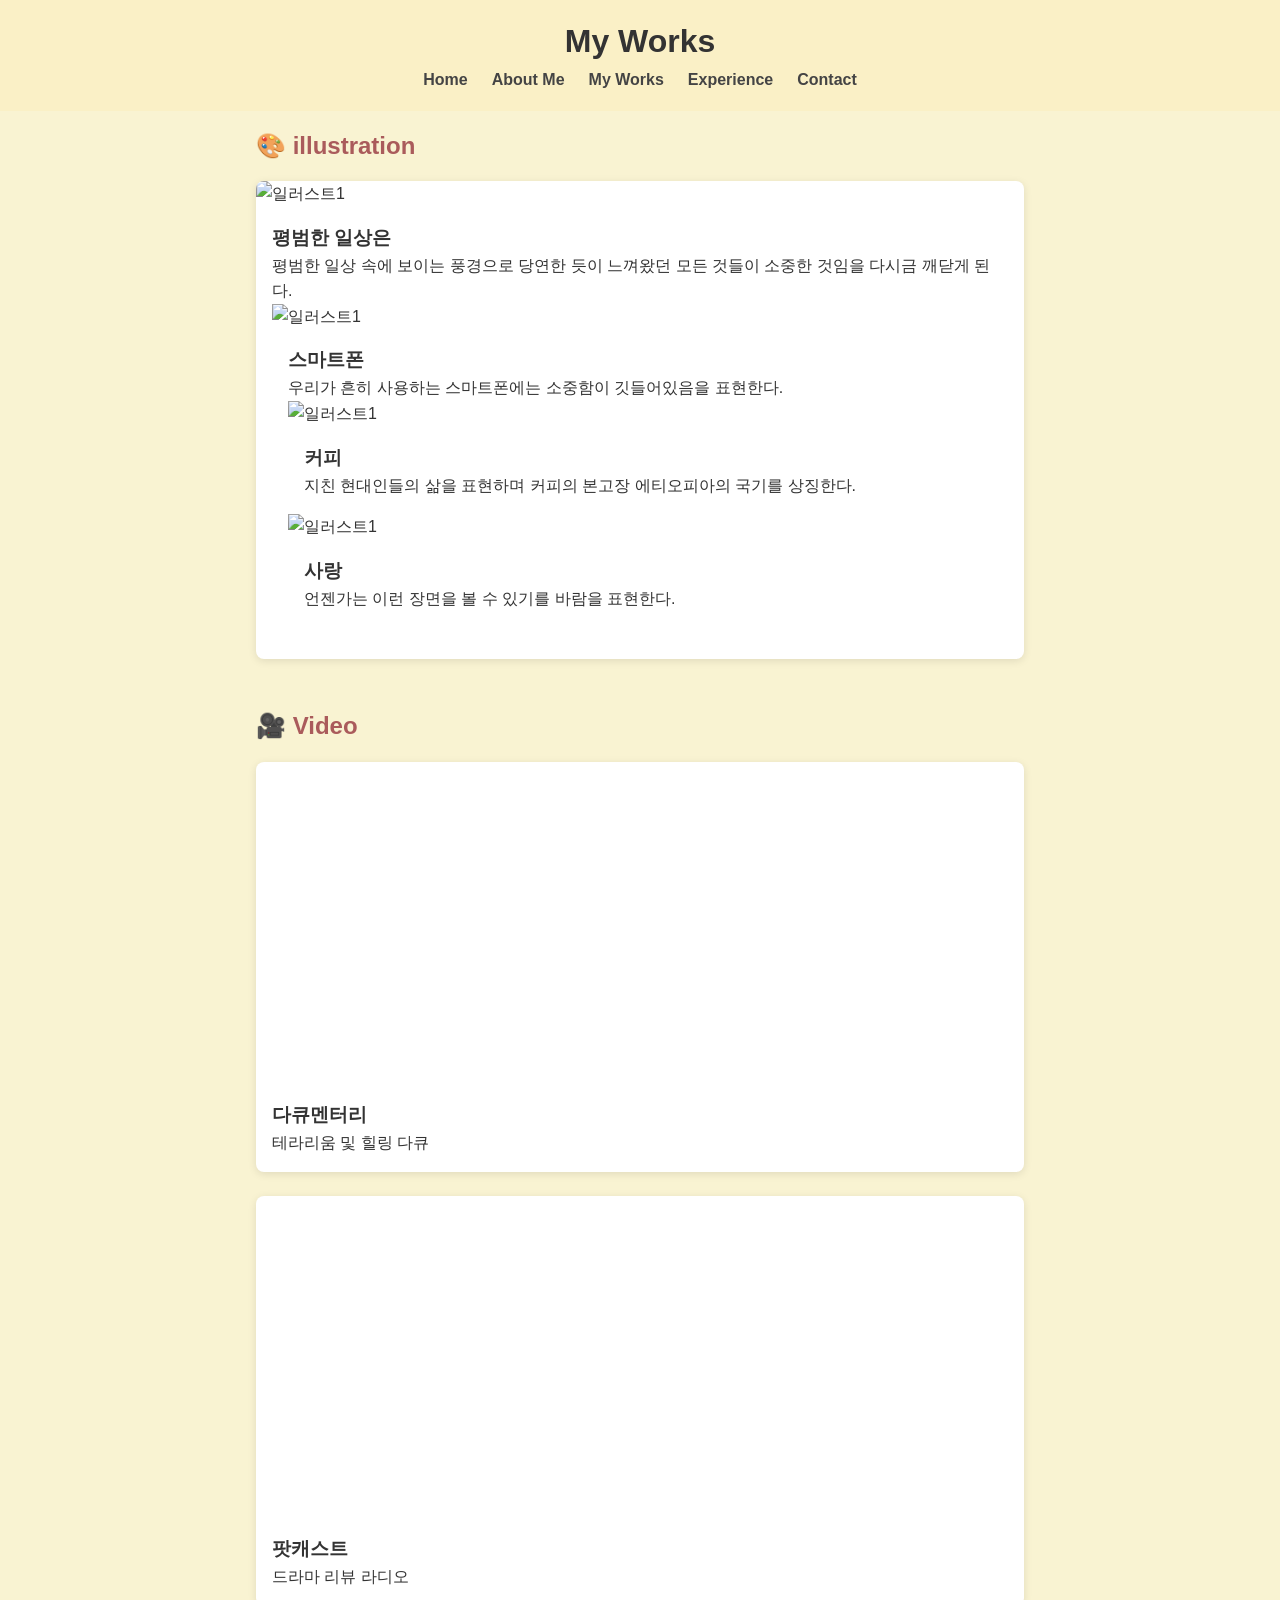
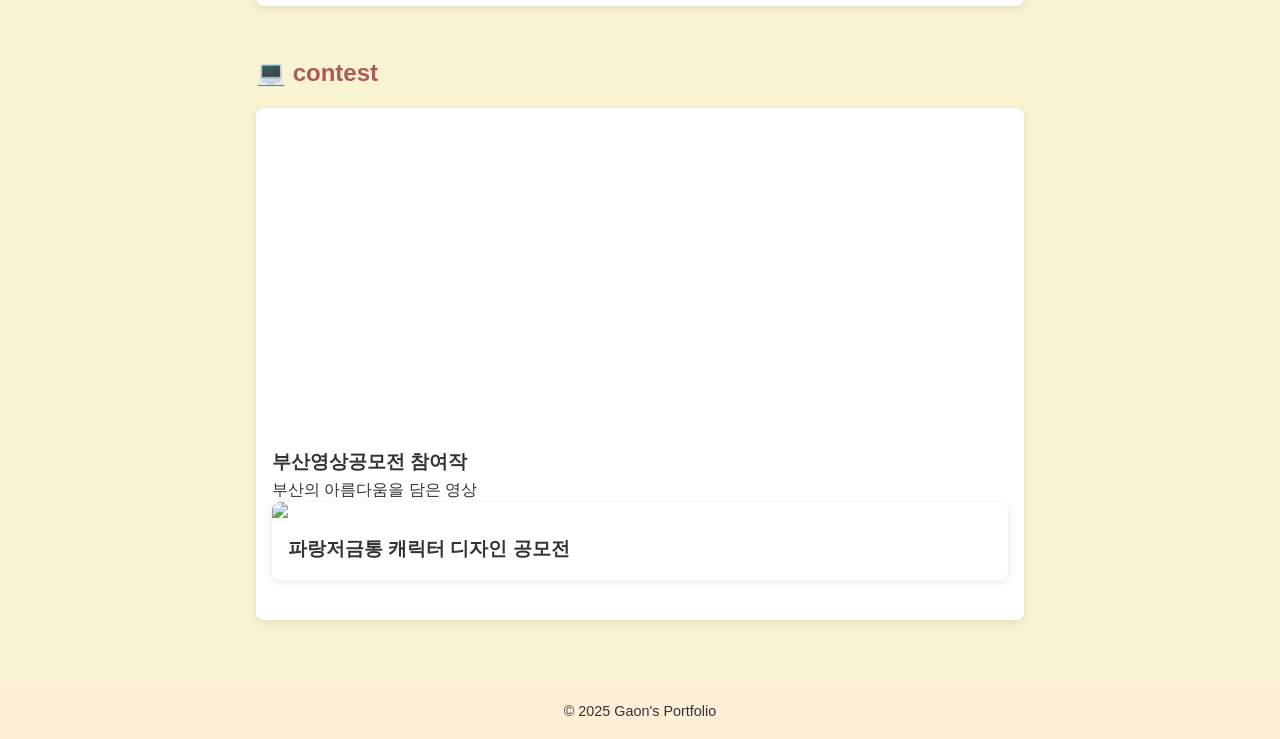
==== works.html @ d4531d30 "Add files via upload" ====
<!DOCTYPE html>
<html lang="ko">
<head>
  <meta charset="UTF-8"/>
  <meta name="viewport" content="width=device-width, initial-scale=1.0"/>
  <title>My Works</title>
  <link rel="stylesheet" href="style.css"/>
</head>
<body>
  <header>
    <h1>My Works</h1>
    <nav>
      <a href="index.html">Home</a>
      <a href="about.html">About Me</a>
      <a href="works.html">My Works</a>
      <a href="experience.html">Experience</a>
      <a href="contact.html">Contact</a>
    </nav>
  </header>
  <main>
    <section class="section">
      <h2>🎨 illustration</h2>
      <div class="card">
        <img src="c:\Users\dhs04\OneDrive\바탕 화면\대중교통_권가온.webp" alt="일러스트1" />
        <div class="card-content">
          <h3>평범한 일상은</h3>
          <p>평범한 일상 속에 보이는 풍경으로 당연한 듯이 느껴왔던 모든 것들이 소중한 것임을 다시금 깨닫게 된다. </p>
          <img src="c:\Users\dhs04\Downloads\스마트폰_권가온.jpg" alt="일러스트1" />
        <div class="card-content">
          <h3>스마트폰</h3>
          <p>우리가 흔히 사용하는 스마트폰에는 소중함이 깃들어있음을 표현한다.  </p>
        <img src="c:\Users\dhs04\OneDrive\바탕 화면\권가온_커피 (1).jpg" alt="일러스트1" />
        <div class="card-content">
          <h3>커피</h3>
          <p>지친 현대인들의 삶을 표현하며 커피의 본고장 에티오피아의 국기를 상징한다. </p>
      </div>  <img src="c:\Users\dhs04\OneDrive\바탕 화면\대지 1.png" alt="일러스트1" />
        <div class="card-content">
          <h3>사랑</h3>
          <p>언젠가는 이런 장면을 볼 수 있기를 바람을 표현한다. </p>
      <!-- 추가 이미지 card -->
    </section>

    <section class="section">
      <h2>🎥 Video</h2>
      <div class="card">
       <iframe width="560" height="315" src="https://www.youtube.com/embed/7V6UA11cGlU?si=ZfB1RTiOzvnFe8AL" title="YouTube video player" frameborder="0" allow="accelerometer; autoplay; clipboard-write; encrypted-media; gyroscope; picture-in-picture; web-share" referrerpolicy="strict-origin-when-cross-origin" allowfullscreen></iframe>
        <div class="card-content">
          <h3>다큐멘터리</h3>
          <p>테라리움 및 힐링 다큐</p>
        </div>
      </div>
      <div class="card">
       <iframe width="560" height="315" src="https://www.youtube.com/embed/_9eduD2c-CM?si=mpIia_rFN5s9tHWr" title="YouTube video player" frameborder="0" allow="accelerometer; autoplay; clipboard-write; encrypted-media; gyroscope; picture-in-picture; web-share" referrerpolicy="strict-origin-when-cross-origin" allowfullscreen></iframe>
        <div class="card-content">
          <h3>팟캐스트</h3>
          <p>드라마 리뷰 라디오</p>
    </section>

    <section class="section">
      <h2>💻 contest</h2>
      <div class="card">
      <iframe width="560" height="315" src="https://www.youtube.com/embed/wWDSvsyBMPA?si=HX8JU1xTiBOR07kv" title="YouTube video player" frameborder="0" allow="accelerometer; autoplay; clipboard-write; encrypted-media; gyroscope; picture-in-picture; web-share" referrerpolicy="strict-origin-when-cross-origin" allowfullscreen></iframe>
        <div class="card-content">
          <h3>부산영상공모전 참여작</h3>
           <p>부산의 아름다움을 담은 영상</p>
    <div class="card">
        <img src="c:\Users\dhs04\OneDrive\바탕 화면\응용형.jpg" />
        <div class="card-content">
          <h3>파랑저금통 캐릭터 디자인 공모전</h3>
  </main>
  <footer>© 2025 Gaon's Portfolio</footer>
</body>
</html>
---- style.css ----
/* 기본 리셋 */
* {
  margin: 0;
  padding: 0;
  box-sizing: border-box;
}
body {
  font-family: 'Pretendard', sans-serif;
  line-height: 1.6;
  color: #333;
  background: #f9f3d2;
}
header {
  position: sticky;
  top: 0;
  background: rgba(250, 240, 198, 0.95);
  backdrop-filter: blur(10px);
  padding: 1rem 0;
  text-align: center;
  z-index: 10;
}
nav {
  display: flex;
  justify-content: center;
  gap: 1.5rem;
}
nav a {
  text-decoration: none;
  color: #444;
  font-weight: 600;
  position: relative;
}
nav a::after {
  content: '';
  display: block;
  height: 2px;
  background: transparent;
  transition: background 0.3s;
}
nav a:hover::after {
  background: #fc8989;
  width: 100%;
}

/* 히어로 섹션 */
.hero {
  position: relative;
  height: 70vh;
  background: url('header-bg.jpg') center/cover no-repeat;
  display: flex;
  align-items: center;
  justify-content: center;
  margin-bottom: 3rem;
}
.hero::before {
  content: '';
  position: absolute;
  inset: 0;
  background: linear-gradient(to bottom, rgba(0,0,0,0.5), rgba(0,0,0,0.2));
}
.hero-content {
  position: relative;
  text-align: center;
  color: #fff;
  max-width: 700px;
  padding: 0 1rem;
}
.hero-content h1 {
  font-size: clamp(2.5rem, 6vw, 4rem);
  font-weight: 900;
  margin-bottom: 0.5rem;
  letter-spacing: 1px;
}
.hero-content p {
  font-size: clamp(1rem, 2.5vw, 1.3rem);
  opacity: 0.9;
}

/* 본문 & 섹션 기본 설정 */
main {
  max-width: 800px;
  margin: auto;
  padding: 1rem;
}
.section {
  margin-bottom: 3rem;
}
h2 {
  color: #aa5b5b;
  margin-bottom: 1rem;
}
.card {
  background: #fff;
  border-radius: 8px;
  box-shadow: 0 2px 8px rgba(0,0,0,0.1);
  overflow: hidden;
  margin-bottom: 1.5rem;
}
.card img {
  width: 100%;
  display: block;
}
.card-content {
  padding: 1rem;
}
footer {
  text-align: center;
  padding: 1rem;
  background: #ffefd7;
  font-size: 0.9rem;
}
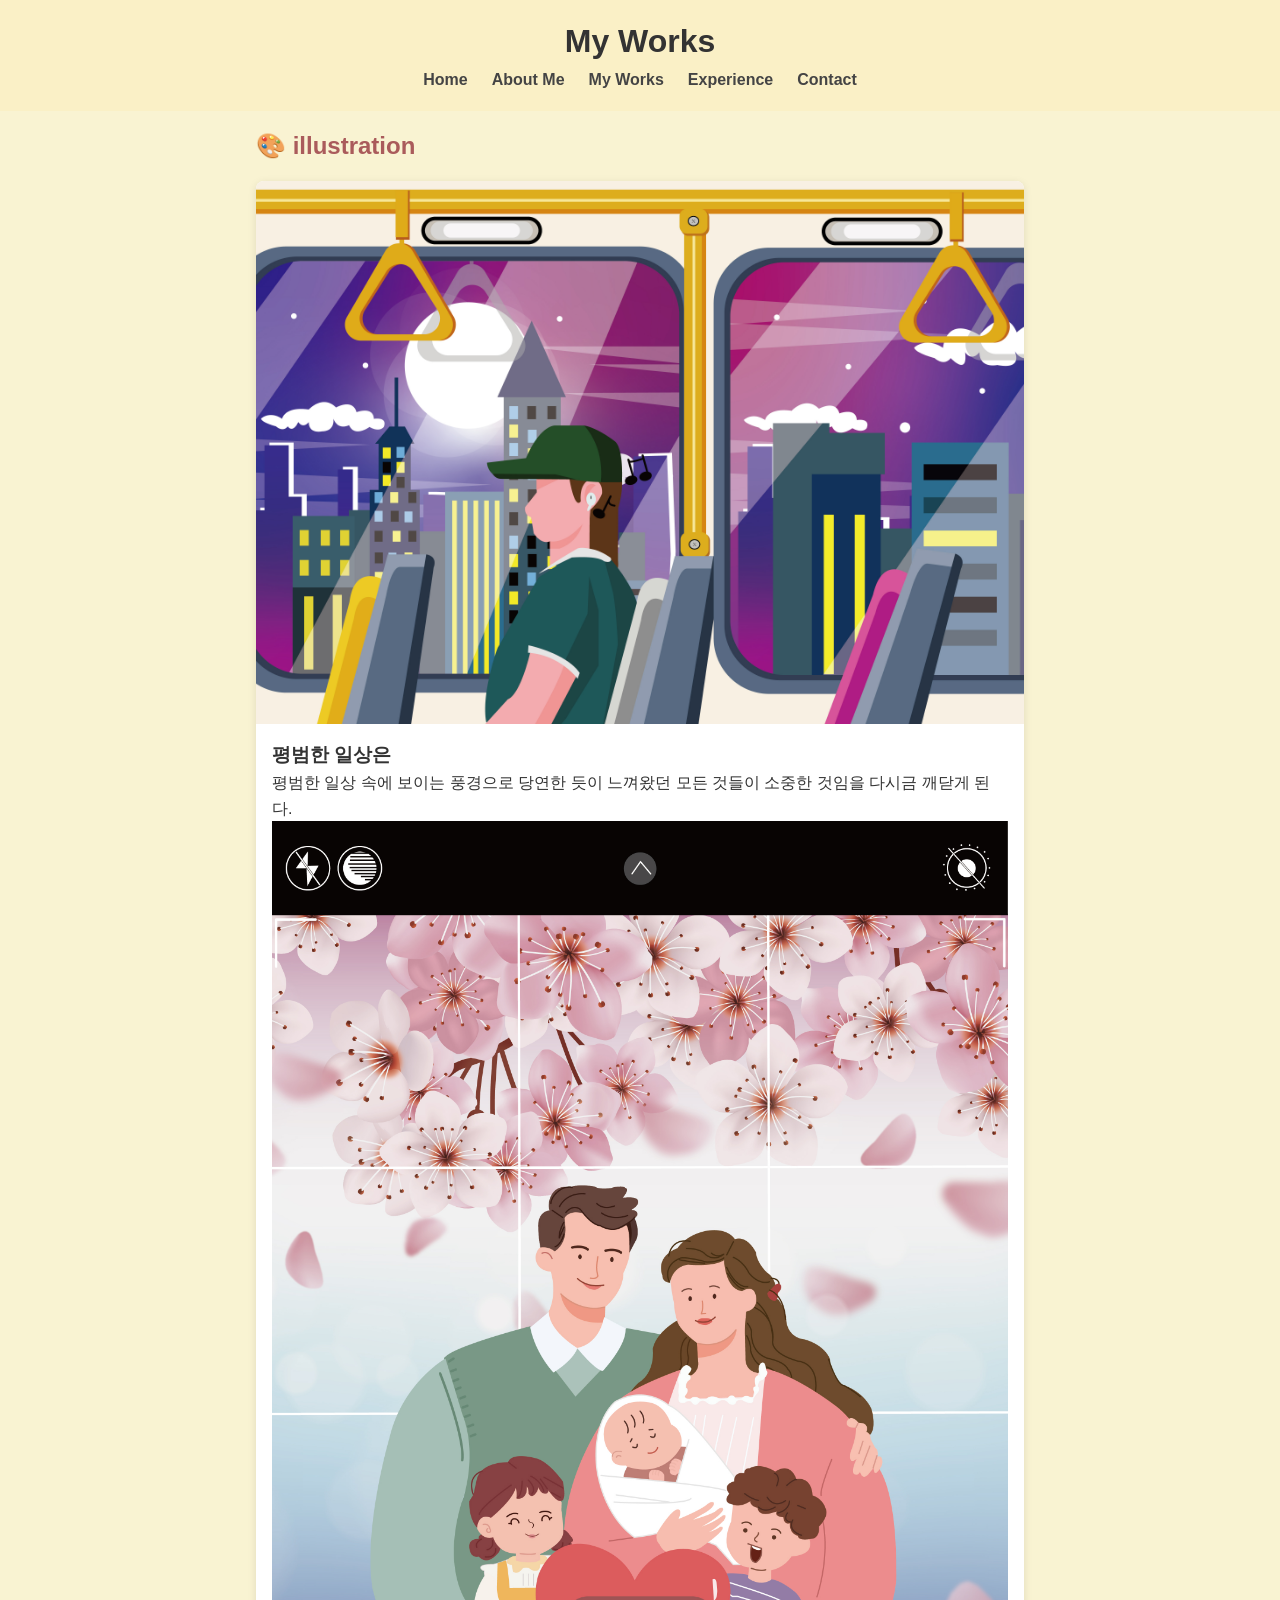
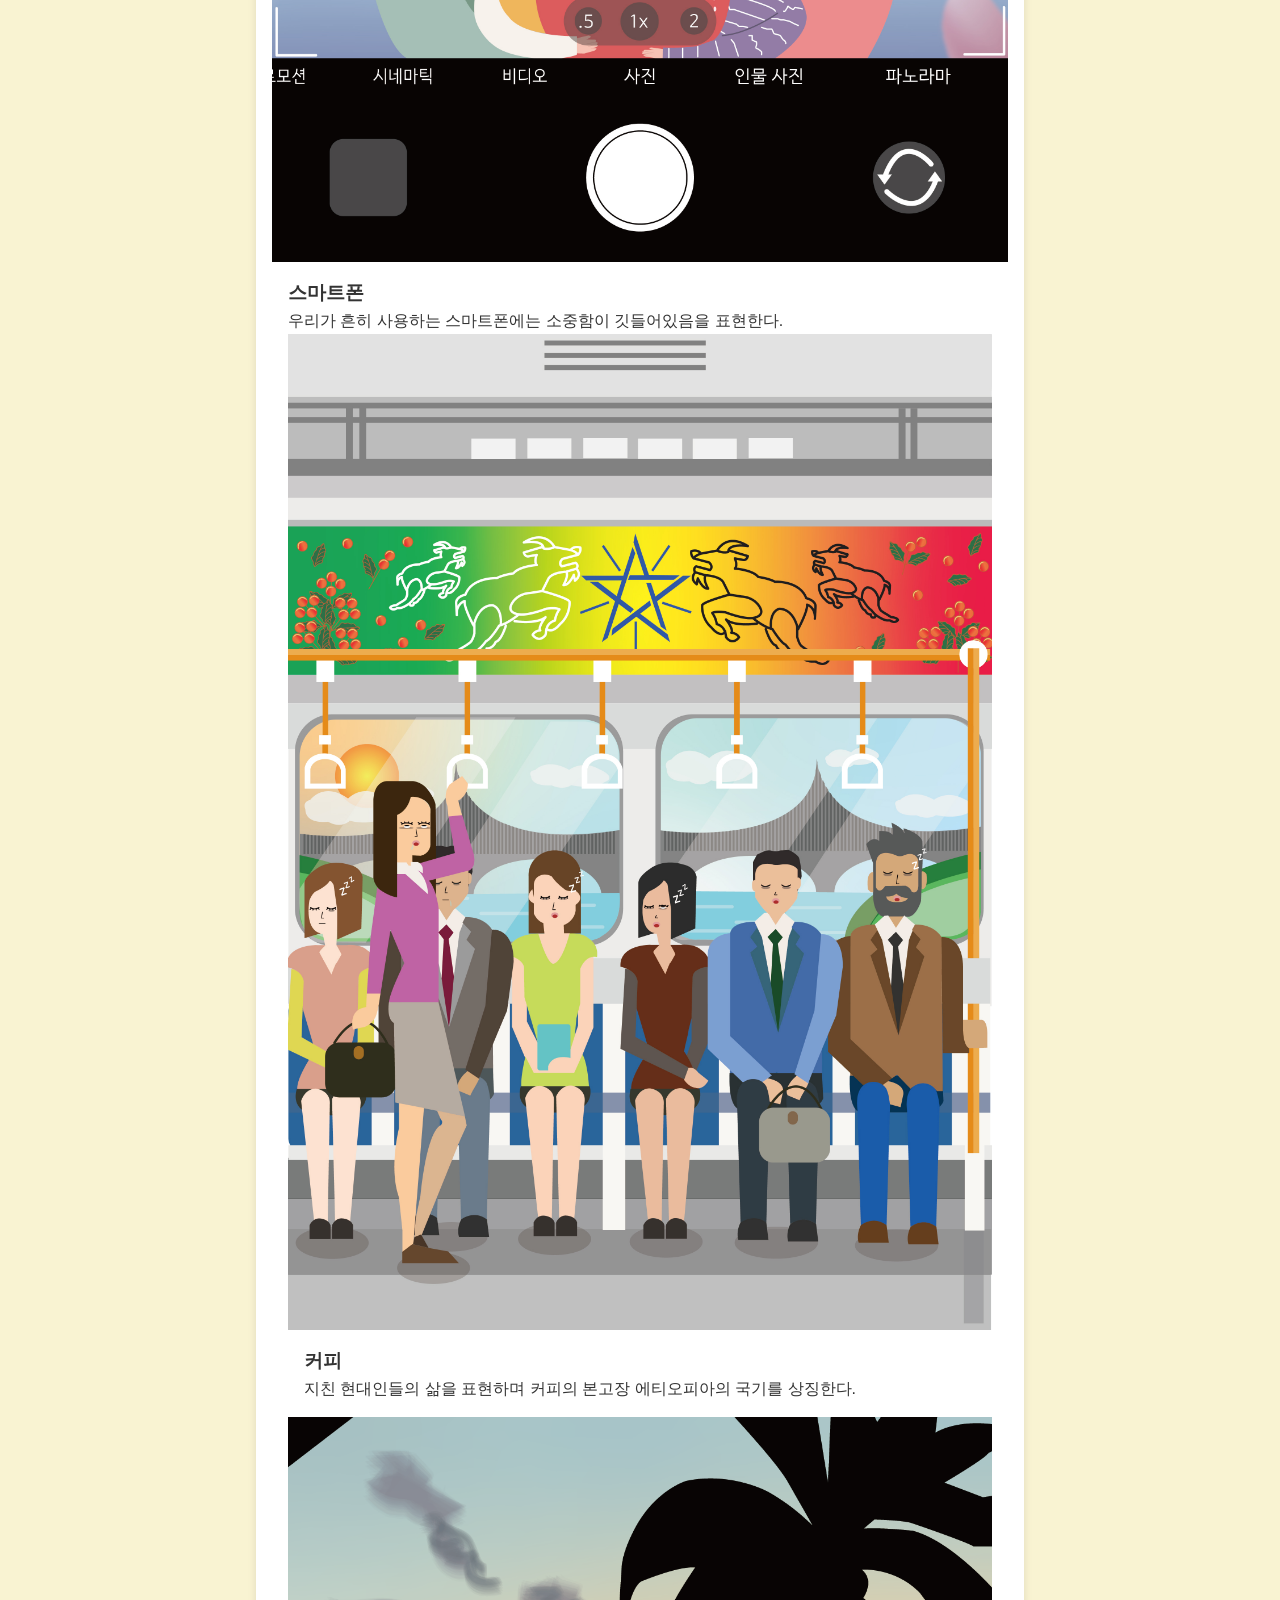
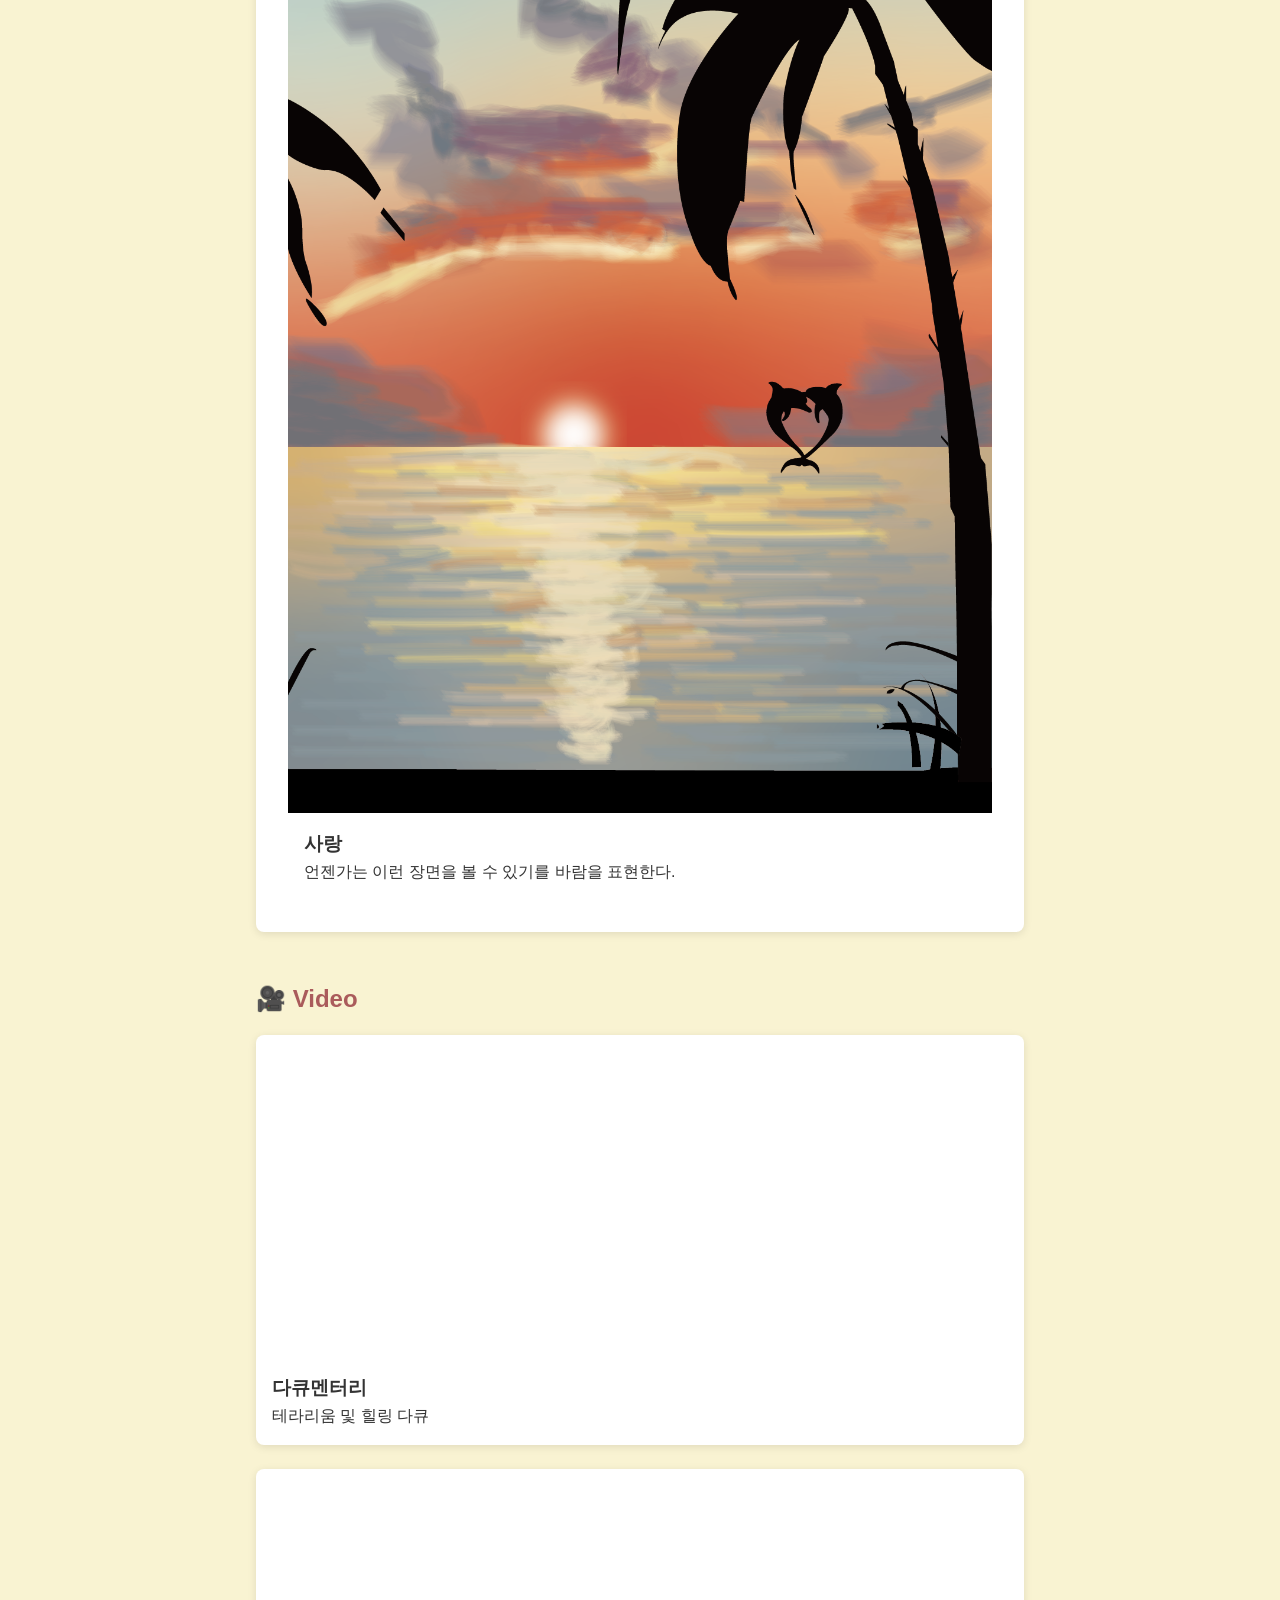
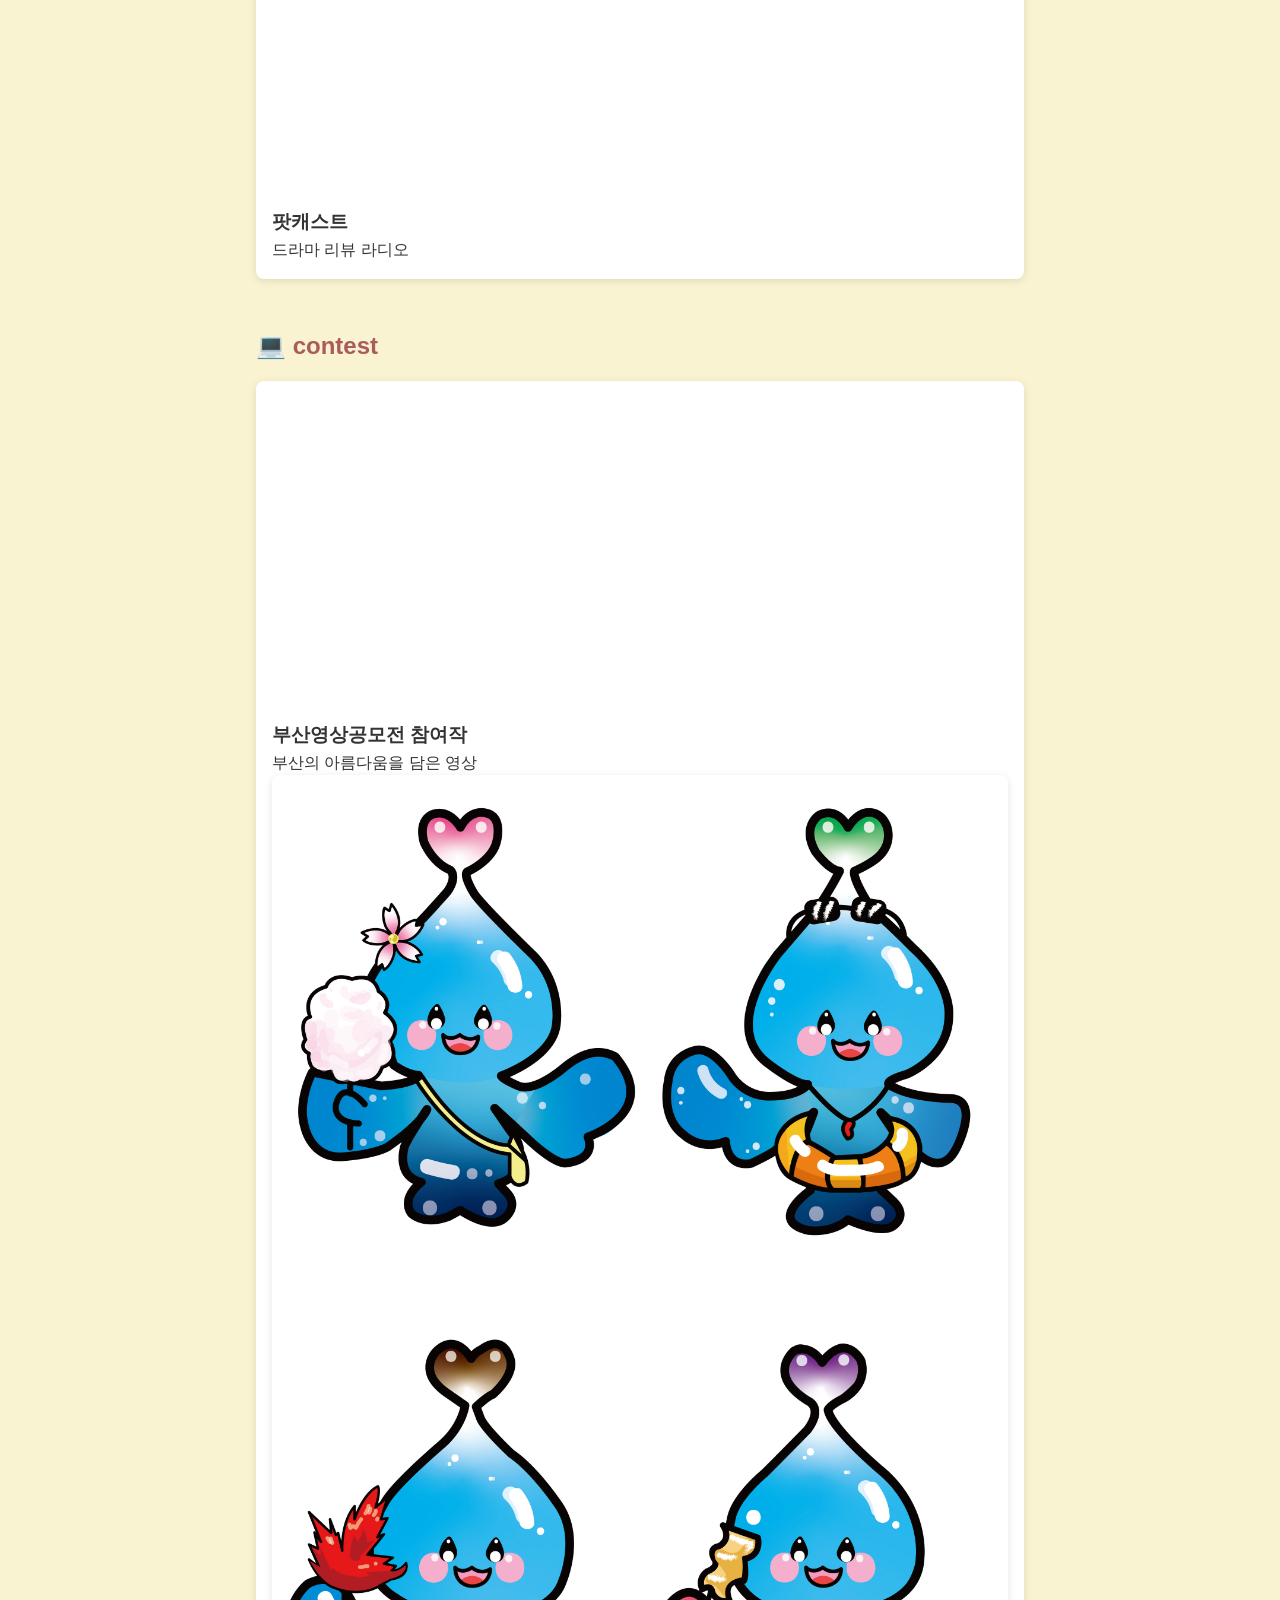
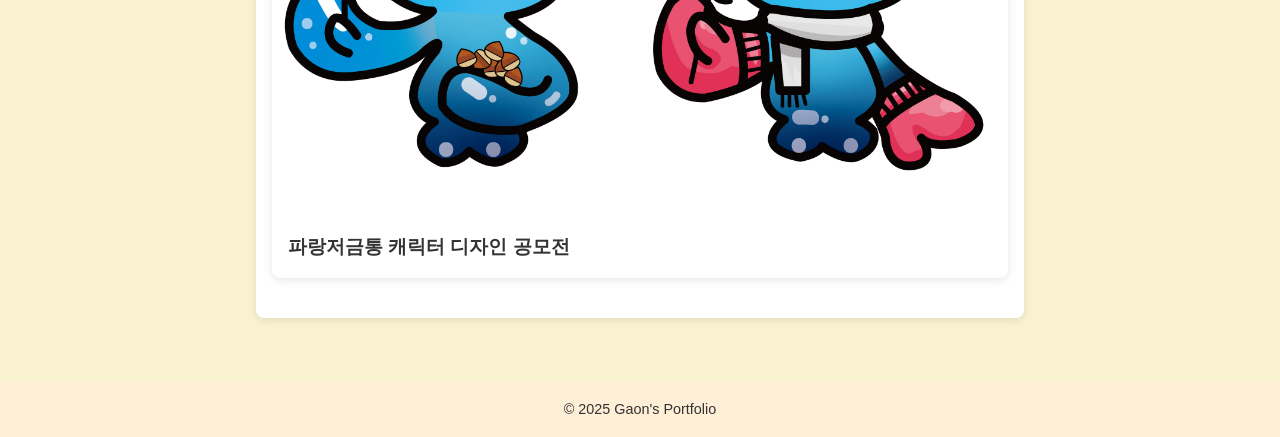
==== commit bf983fd3: "Update works.html" ====
--- a/works.html
+++ b/works.html
@@ -21,19 +21,19 @@
     <section class="section">
       <h2>🎨 illustration</h2>
       <div class="card">
-        <img src="c:\Users\dhs04\OneDrive\바탕 화면\대중교통_권가온.webp" alt="일러스트1" />
+        <img src="대중교통_권가온.jpg" alt="일러스트1" />
         <div class="card-content">
           <h3>평범한 일상은</h3>
           <p>평범한 일상 속에 보이는 풍경으로 당연한 듯이 느껴왔던 모든 것들이 소중한 것임을 다시금 깨닫게 된다. </p>
-          <img src="c:\Users\dhs04\Downloads\스마트폰_권가온.jpg" alt="일러스트1" />
+          <img src="스마트폰_권가온.jpg" alt="일러스트1" />
         <div class="card-content">
           <h3>스마트폰</h3>
           <p>우리가 흔히 사용하는 스마트폰에는 소중함이 깃들어있음을 표현한다.  </p>
-        <img src="c:\Users\dhs04\OneDrive\바탕 화면\권가온_커피 (1).jpg" alt="일러스트1" />
+        <img src="권가온_커피.jpg" alt="일러스트1" />
         <div class="card-content">
           <h3>커피</h3>
           <p>지친 현대인들의 삶을 표현하며 커피의 본고장 에티오피아의 국기를 상징한다. </p>
-      </div>  <img src="c:\Users\dhs04\OneDrive\바탕 화면\대지 1.png" alt="일러스트1" />
+      </div>  <img src="대지 1.png" alt="일러스트1" />
         <div class="card-content">
           <h3>사랑</h3>
           <p>언젠가는 이런 장면을 볼 수 있기를 바람을 표현한다. </p>
@@ -64,7 +64,7 @@
           <h3>부산영상공모전 참여작</h3>
            <p>부산의 아름다움을 담은 영상</p>
     <div class="card">
-        <img src="c:\Users\dhs04\OneDrive\바탕 화면\응용형.jpg" />
+        <img src="응용형.jpg" />
         <div class="card-content">
           <h3>파랑저금통 캐릭터 디자인 공모전</h3>
   </main>
